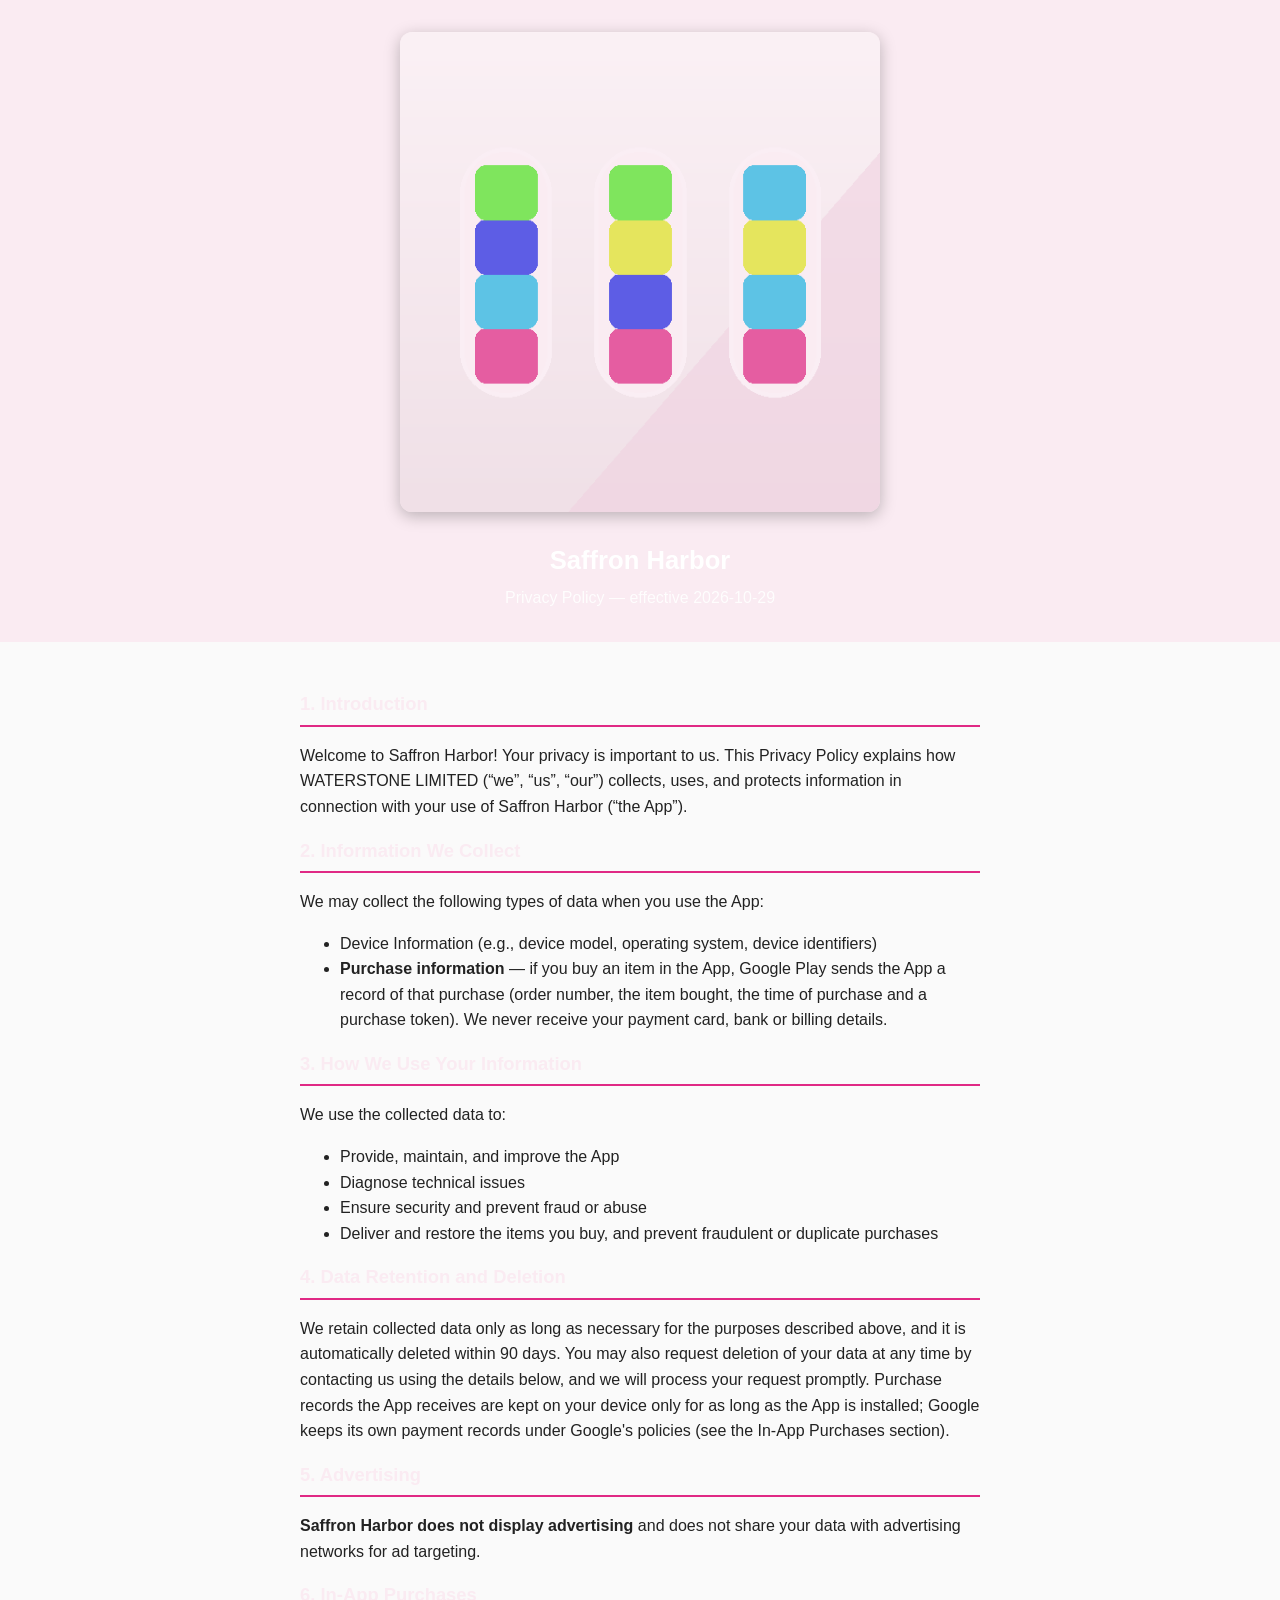
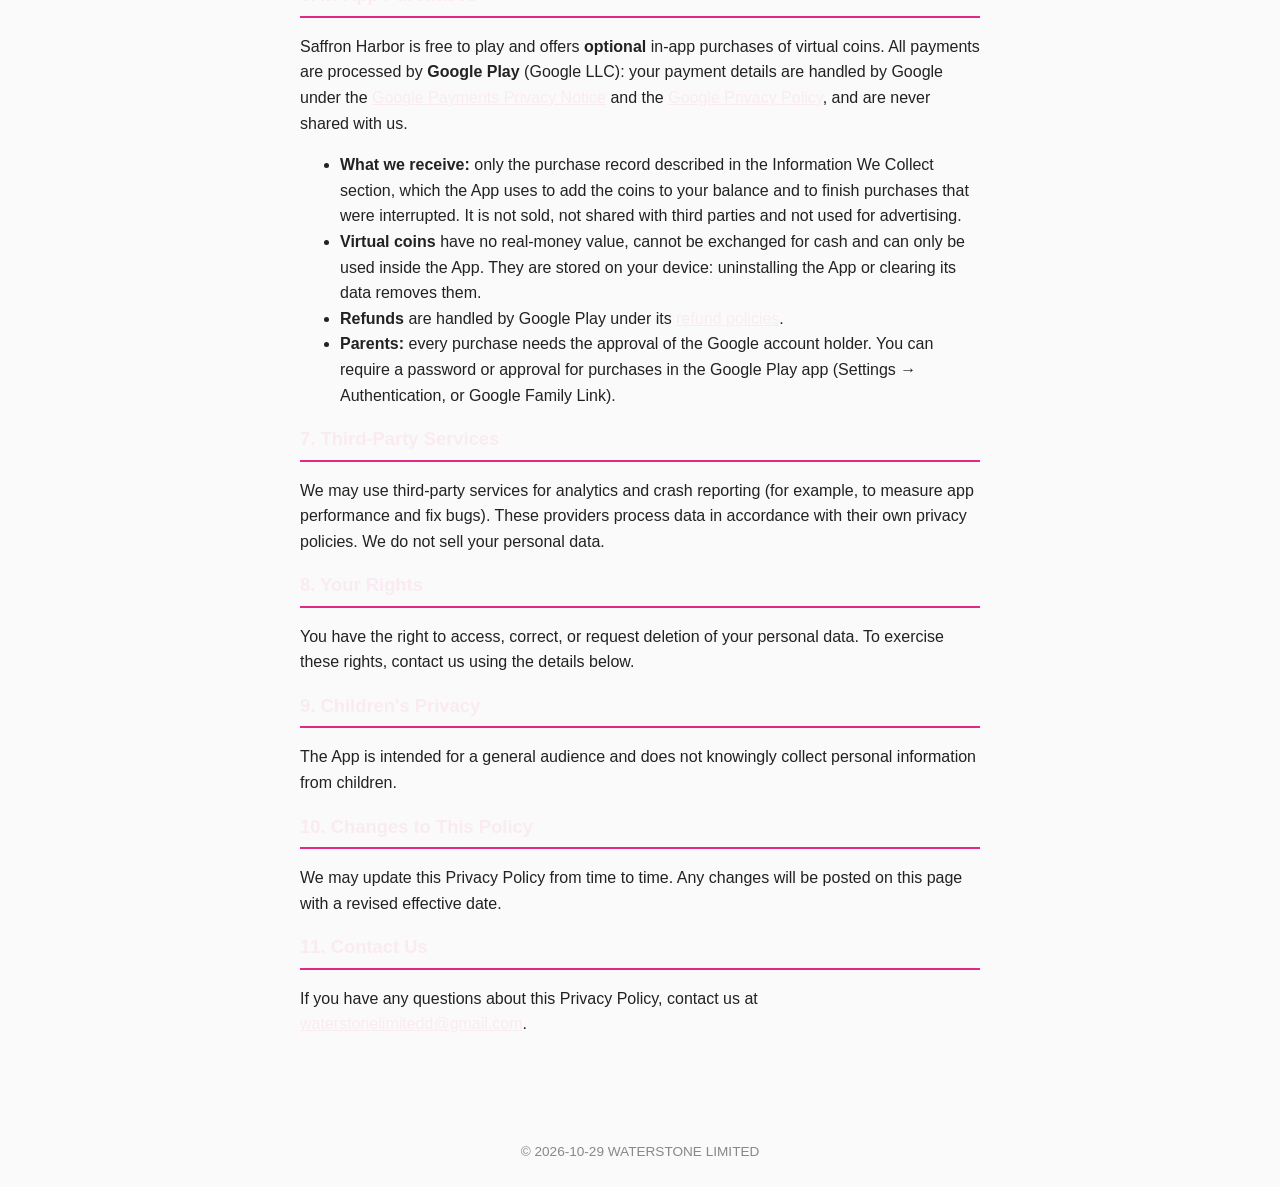
==== saffron-harbor/index.html @ 3ff446dc "feat(privacy): add saffron-harbor policy for waterstonelimitedd@gmail.com" ====
<!doctype html>
<html lang="en">
<head>
<meta charset="utf-8">
<meta name="viewport" content="width=device-width, initial-scale=1">
<title>Saffron Harbor — Privacy Policy</title>
<style>
  :root { --primary: #FAEBF2; --accent: #E02985; }
  * { box-sizing: border-box; }
  body { margin: 0; font-family: -apple-system, Segoe UI, Roboto, Helvetica, Arial, sans-serif;
         color: #222; background: #fafafa; line-height: 1.6; }
  header { background: var(--primary); padding: 32px 16px; text-align: center; color: #fff; }
  header img { max-width: 480px; width: 100%; height: auto; border-radius: 12px; box-shadow: 0 4px 16px rgba(0,0,0,0.25); }
  header h1 { margin: 20px 0 4px; font-size: 1.6rem; }
  header p { margin: 0; opacity: 0.9; }
  main { max-width: 720px; margin: 0 auto; padding: 32px 20px 64px; }
  h2 { color: var(--primary); border-bottom: 2px solid var(--accent); padding-bottom: 6px; font-size: 1.15rem; }
  a { color: var(--primary); }
  footer { text-align: center; padding: 24px; color: #888; font-size: 0.85rem; }
</style>
</head>
<body>
<header>
  <img src="banner.png" alt="Saffron Harbor banner">
  <h1>Saffron Harbor</h1>
  <p>Privacy Policy — effective 2026-10-29</p>
</header>
<main>
  <h2>1. Introduction</h2>
  <p>
    Welcome to Saffron Harbor! Your privacy is important to us. This Privacy Policy
    explains how WATERSTONE LIMITED (&ldquo;we&rdquo;, &ldquo;us&rdquo;,
    &ldquo;our&rdquo;) collects, uses, and protects information in connection with
    your use of Saffron Harbor (&ldquo;the App&rdquo;).
  </p>

  <h2>2. Information We Collect</h2>
  <p>We may collect the following types of data when you use the App:</p>
  <ul>
    <li>Device Information (e.g., device model, operating system, device identifiers)</li>
    <li><strong>Purchase information</strong> — if you buy an item in the App, Google Play sends
      the App a record of that purchase (order number, the item bought, the time of purchase and a
      purchase token). We never receive your payment card, bank or billing details.</li>
  </ul>

  <h2>3. How We Use Your Information</h2>
  <p>We use the collected data to:</p>
  <ul>
    <li>Provide, maintain, and improve the App</li>
    <li>Diagnose technical issues</li>
    <li>Ensure security and prevent fraud or abuse</li>
    <li>Deliver and restore the items you buy, and prevent fraudulent or duplicate purchases</li>
  </ul>

  <h2>4. Data Retention and Deletion</h2>
  <p>
    We retain collected data only as long as necessary for the purposes described
    above, and it is automatically deleted within 90 days. You may also request
    deletion of your data at any time by contacting us using the details below,
    and we will process your request promptly. Purchase records the App receives are kept on your device only for as
    long as the App is installed; Google keeps its own payment records under Google's policies
    (see the In-App Purchases section).
  </p>

  <h2>5. Advertising</h2>
  <p>
    <strong>Saffron Harbor does not display advertising</strong> and does not share
    your data with advertising networks for ad targeting.
  </p>
  <h2>6. In-App Purchases</h2>
  <p>
    Saffron Harbor is free to play and offers <strong>optional</strong> in-app purchases of virtual
    coins. All payments are processed by <strong>Google Play</strong> (Google LLC): your payment
    details are handled by Google under the
    <a href="https://payments.google.com/payments/apis-secure/u/0/get_legal_document?ldo=0&amp;ldt=privacynotice" target="_blank" rel="noopener">Google Payments Privacy Notice</a>
    and the <a href="https://policies.google.com/privacy" target="_blank" rel="noopener">Google Privacy Policy</a>,
    and are never shared with us.
  </p>
  <ul>
    <li><strong>What we receive:</strong> only the purchase record described in the Information We
      Collect section, which the App uses to add the coins to your balance and to finish purchases
      that were interrupted. It is not sold, not shared with third parties and not used for
      advertising.</li>
    <li><strong>Virtual coins</strong> have no real-money value, cannot be exchanged for cash and can
      only be used inside the App. They are stored on your device: uninstalling the App or clearing
      its data removes them.</li>
    <li><strong>Refunds</strong> are handled by Google Play under its
      <a href="https://support.google.com/googleplay/answer/2479637" target="_blank" rel="noopener">refund policies</a>.</li>
    <li><strong>Parents:</strong> every purchase needs the approval of the Google account holder.
      You can require a password or approval for purchases in the Google Play app
      (Settings &rarr; Authentication, or Google Family Link).</li>
  </ul>

  <h2>7. Third-Party Services</h2>
  <p>
    We may use third-party services for analytics and crash reporting (for example,
    to measure app performance and fix bugs). These providers process data in
    accordance with their own privacy policies. We do not sell your personal data.
  </p>

  <h2>8. Your Rights</h2>
  <p>
    You have the right to access, correct, or request deletion of your personal
    data. To exercise these rights, contact us using the details below.
  </p>

  <h2>9. Children's Privacy</h2>
  <p>
    The App is intended for a general audience and does not knowingly collect
    personal information from children.
  </p>

  <h2>10. Changes to This Policy</h2>
  <p>
    We may update this Privacy Policy from time to time. Any changes will be posted
    on this page with a revised effective date.
  </p>

  <h2>11. Contact Us</h2>
  <p>
    If you have any questions about this Privacy Policy, contact us at
    <a href="mailto:waterstonelimitedd@gmail.com">waterstonelimitedd@gmail.com</a>.
  </p>
</main>
<footer>
  &copy; 2026-10-29 WATERSTONE LIMITED
</footer>
</body>
</html>
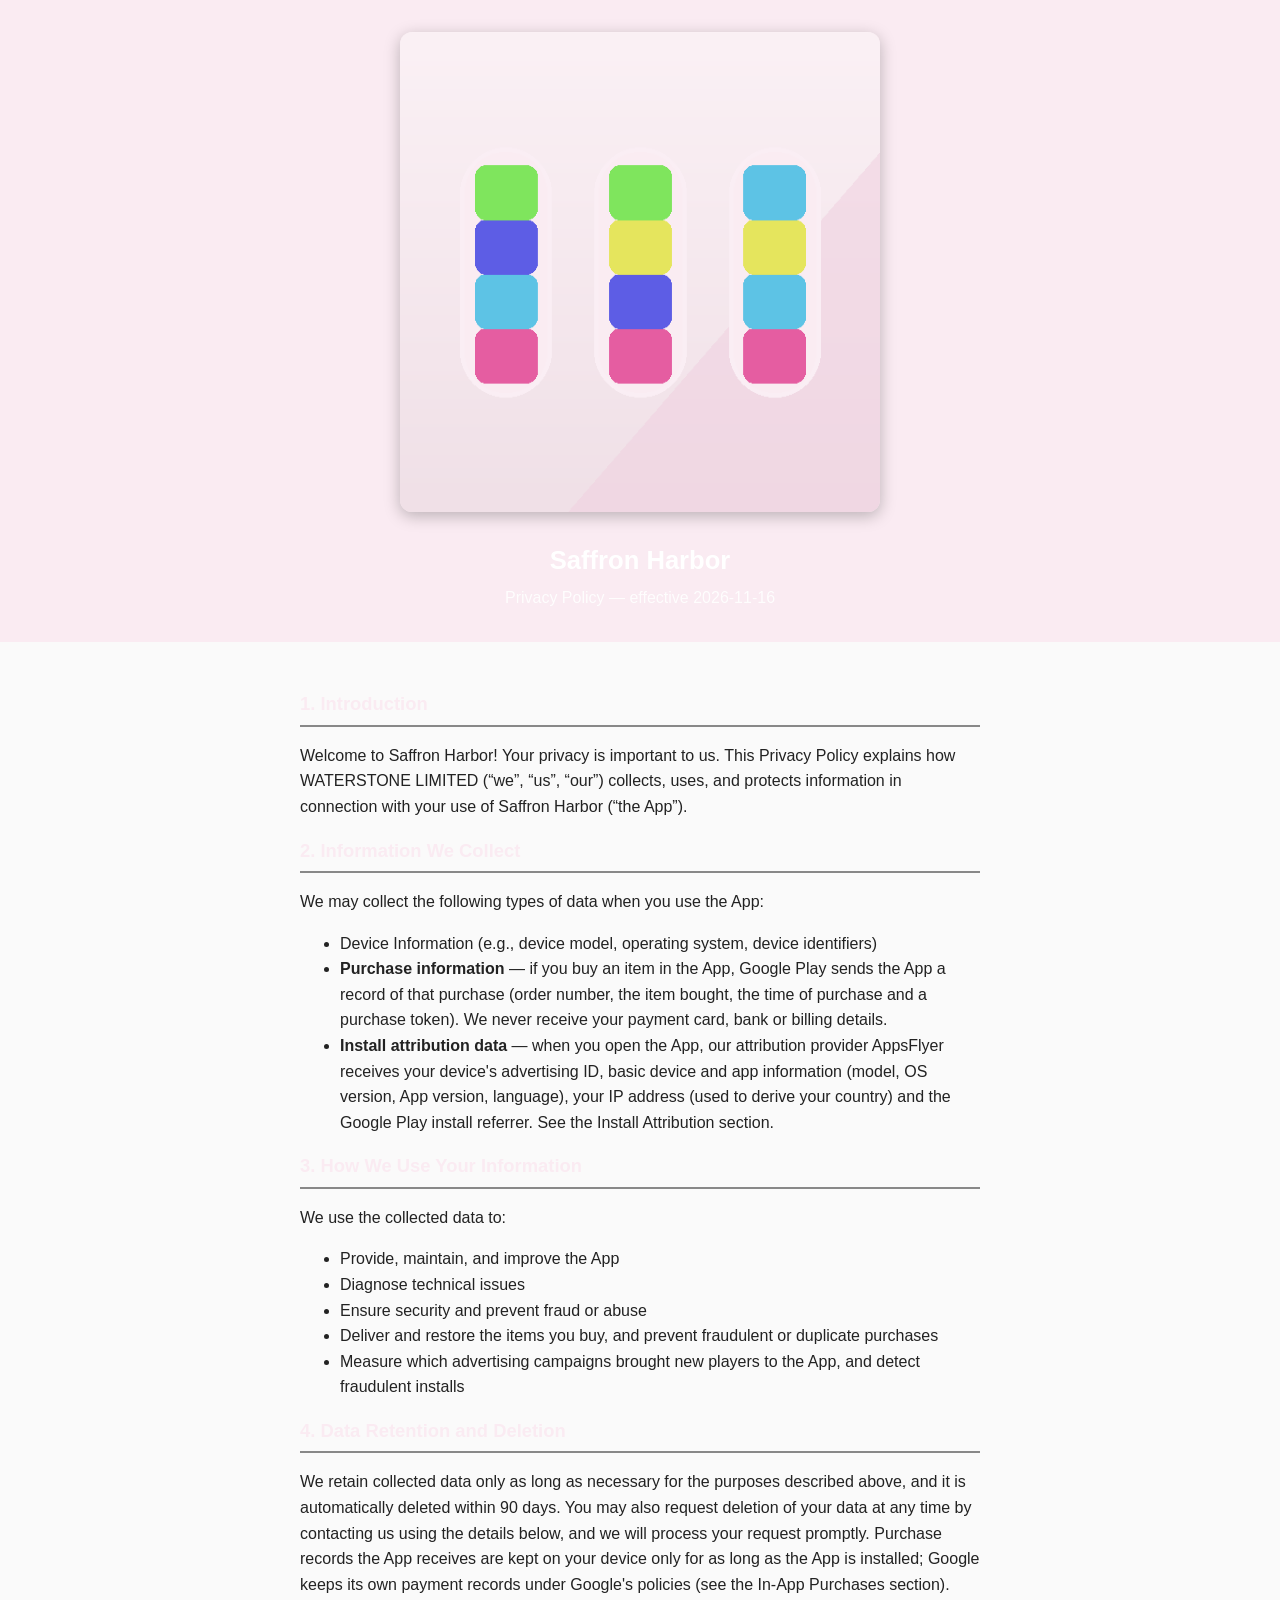
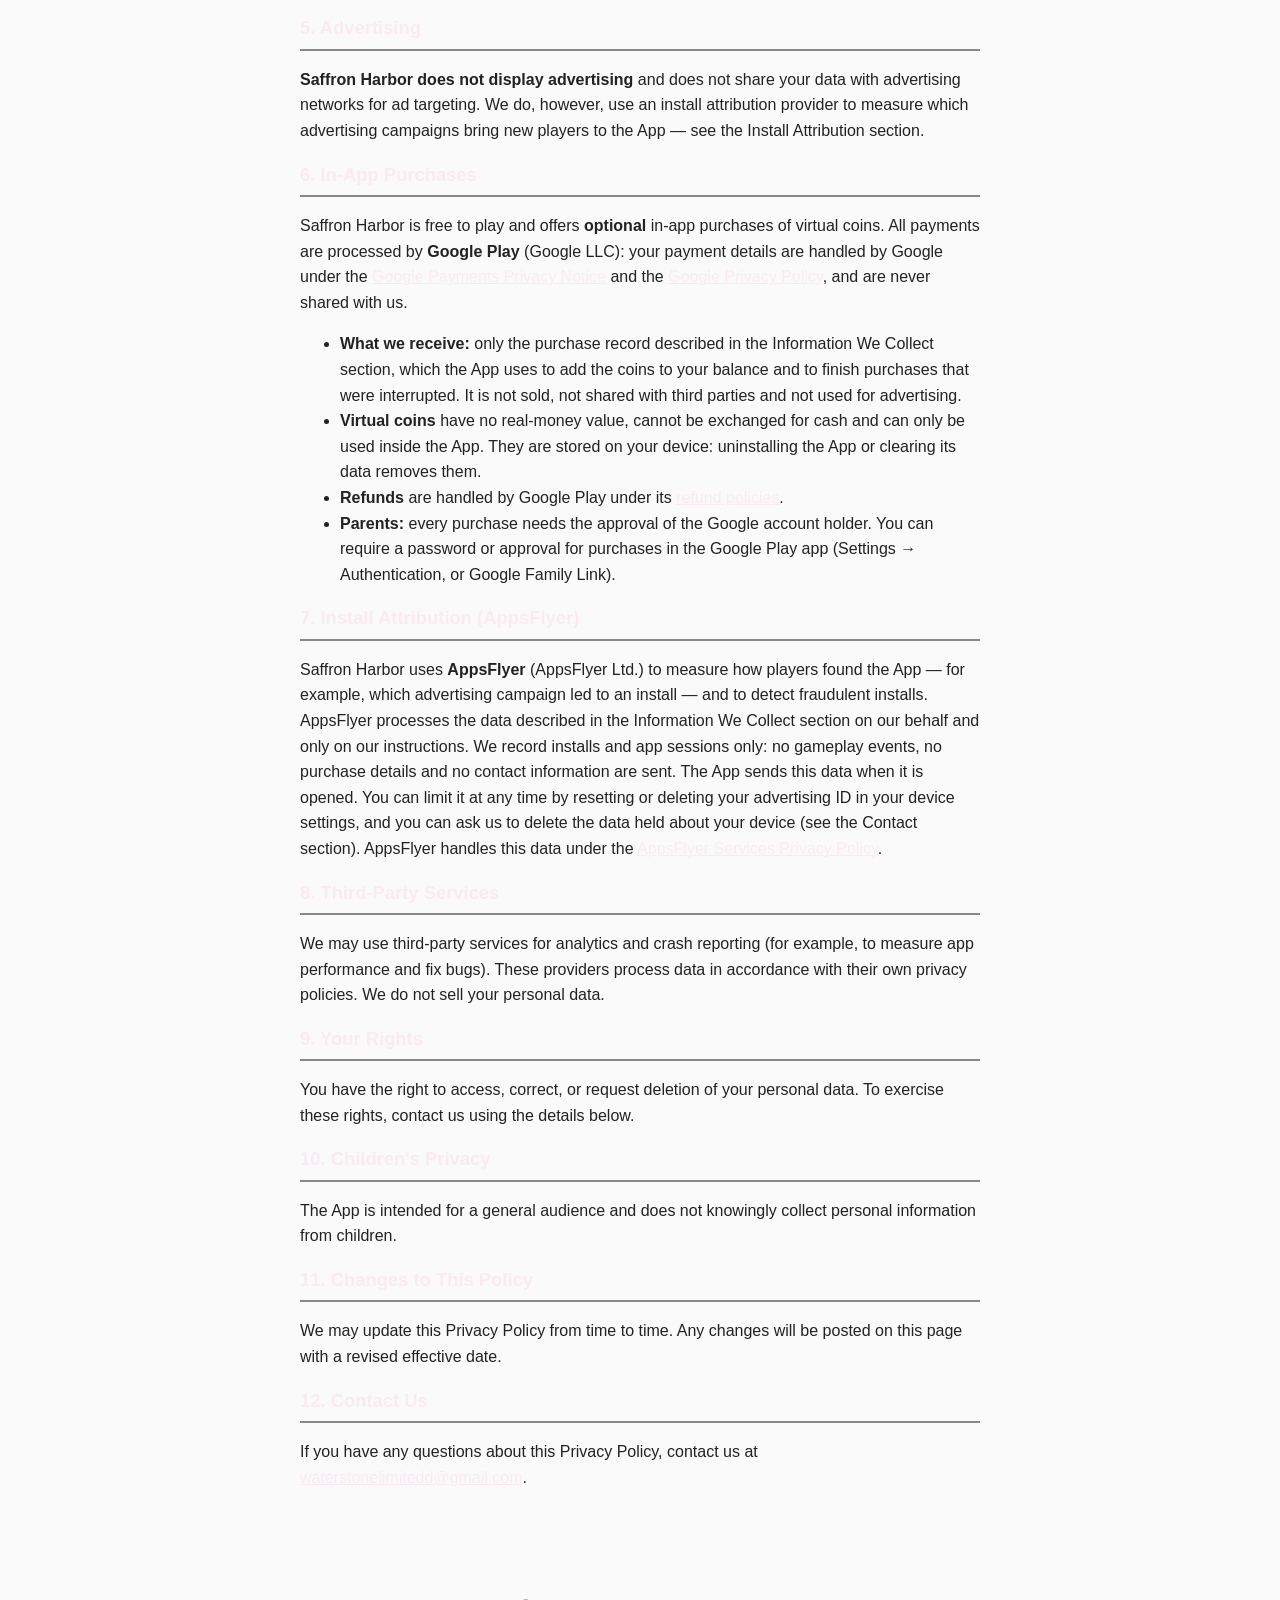
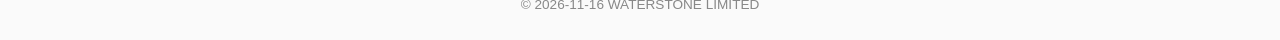
==== commit 582dbb4c: "feat(privacy): add saffron-harbor policy for waterstonelimitedd@gmail.com" ====
--- a/saffron-harbor/index.html
+++ b/saffron-harbor/index.html
@@ -5,7 +5,7 @@
 <meta name="viewport" content="width=device-width, initial-scale=1">
 <title>Saffron Harbor — Privacy Policy</title>
 <style>
-  :root { --primary: #FAEBF2; --accent: #E02985; }
+  :root { --primary: #FAEBF2; --accent: #888888; }
   * { box-sizing: border-box; }
   body { margin: 0; font-family: -apple-system, Segoe UI, Roboto, Helvetica, Arial, sans-serif;
          color: #222; background: #fafafa; line-height: 1.6; }
@@ -23,7 +23,7 @@
 <header>
   <img src="banner.png" alt="Saffron Harbor banner">
   <h1>Saffron Harbor</h1>
-  <p>Privacy Policy — effective 2026-10-29</p>
+  <p>Privacy Policy — effective 2026-11-16</p>
 </header>
 <main>
   <h2>1. Introduction</h2>
@@ -41,6 +41,10 @@
     <li><strong>Purchase information</strong> — if you buy an item in the App, Google Play sends
       the App a record of that purchase (order number, the item bought, the time of purchase and a
       purchase token). We never receive your payment card, bank or billing details.</li>
+    <li><strong>Install attribution data</strong> — when you open the App, our attribution provider
+      AppsFlyer receives your device's advertising ID, basic device and app information (model, OS
+      version, App version, language), your IP address (used to derive your country) and the Google Play
+      install referrer. See the Install Attribution section.</li>
   </ul>
 
   <h2>3. How We Use Your Information</h2>
@@ -50,6 +54,8 @@
     <li>Diagnose technical issues</li>
     <li>Ensure security and prevent fraud or abuse</li>
     <li>Deliver and restore the items you buy, and prevent fraudulent or duplicate purchases</li>
+    <li>Measure which advertising campaigns brought new players to the App, and detect fraudulent
+      installs</li>
   </ul>
 
   <h2>4. Data Retention and Deletion</h2>
@@ -65,7 +71,8 @@
   <h2>5. Advertising</h2>
   <p>
     <strong>Saffron Harbor does not display advertising</strong> and does not share
-    your data with advertising networks for ad targeting.
+    your data with advertising networks for ad targeting. We do, however, use an install attribution provider to measure which
+    advertising campaigns bring new players to the App — see the Install Attribution section.
   </p>
   <h2>6. In-App Purchases</h2>
   <p>
@@ -91,39 +98,51 @@
       (Settings &rarr; Authentication, or Google Family Link).</li>
   </ul>
 
-  <h2>7. Third-Party Services</h2>
+  <h2>7. Install Attribution (AppsFlyer)</h2>
+  <p>
+    Saffron Harbor uses <strong>AppsFlyer</strong> (AppsFlyer Ltd.) to measure how players found the App —
+    for example, which advertising campaign led to an install — and to detect fraudulent installs.
+    AppsFlyer processes the data described in the Information We Collect section on our behalf and
+    only on our instructions. We record installs and app sessions only: no gameplay events, no
+    purchase details and no contact information are sent. The App sends this data when it is opened. You can limit it at any time by
+    resetting or deleting your advertising ID in your device settings, and you can ask us to delete
+    the data held about your device (see the Contact section). AppsFlyer handles this data under the
+    <a href="https://www.appsflyer.com/legal/services-privacy-policy/" target="_blank" rel="noopener">AppsFlyer Services Privacy Policy</a>.
+  </p>
+
+  <h2>8. Third-Party Services</h2>
   <p>
     We may use third-party services for analytics and crash reporting (for example,
     to measure app performance and fix bugs). These providers process data in
     accordance with their own privacy policies. We do not sell your personal data.
   </p>
 
-  <h2>8. Your Rights</h2>
+  <h2>9. Your Rights</h2>
   <p>
     You have the right to access, correct, or request deletion of your personal
     data. To exercise these rights, contact us using the details below.
   </p>
 
-  <h2>9. Children's Privacy</h2>
+  <h2>10. Children's Privacy</h2>
   <p>
     The App is intended for a general audience and does not knowingly collect
     personal information from children.
   </p>
 
-  <h2>10. Changes to This Policy</h2>
+  <h2>11. Changes to This Policy</h2>
   <p>
     We may update this Privacy Policy from time to time. Any changes will be posted
     on this page with a revised effective date.
   </p>
 
-  <h2>11. Contact Us</h2>
+  <h2>12. Contact Us</h2>
   <p>
     If you have any questions about this Privacy Policy, contact us at
     <a href="mailto:waterstonelimitedd@gmail.com">waterstonelimitedd@gmail.com</a>.
   </p>
 </main>
 <footer>
-  &copy; 2026-10-29 WATERSTONE LIMITED
+  &copy; 2026-11-16 WATERSTONE LIMITED
 </footer>
 </body>
 </html>
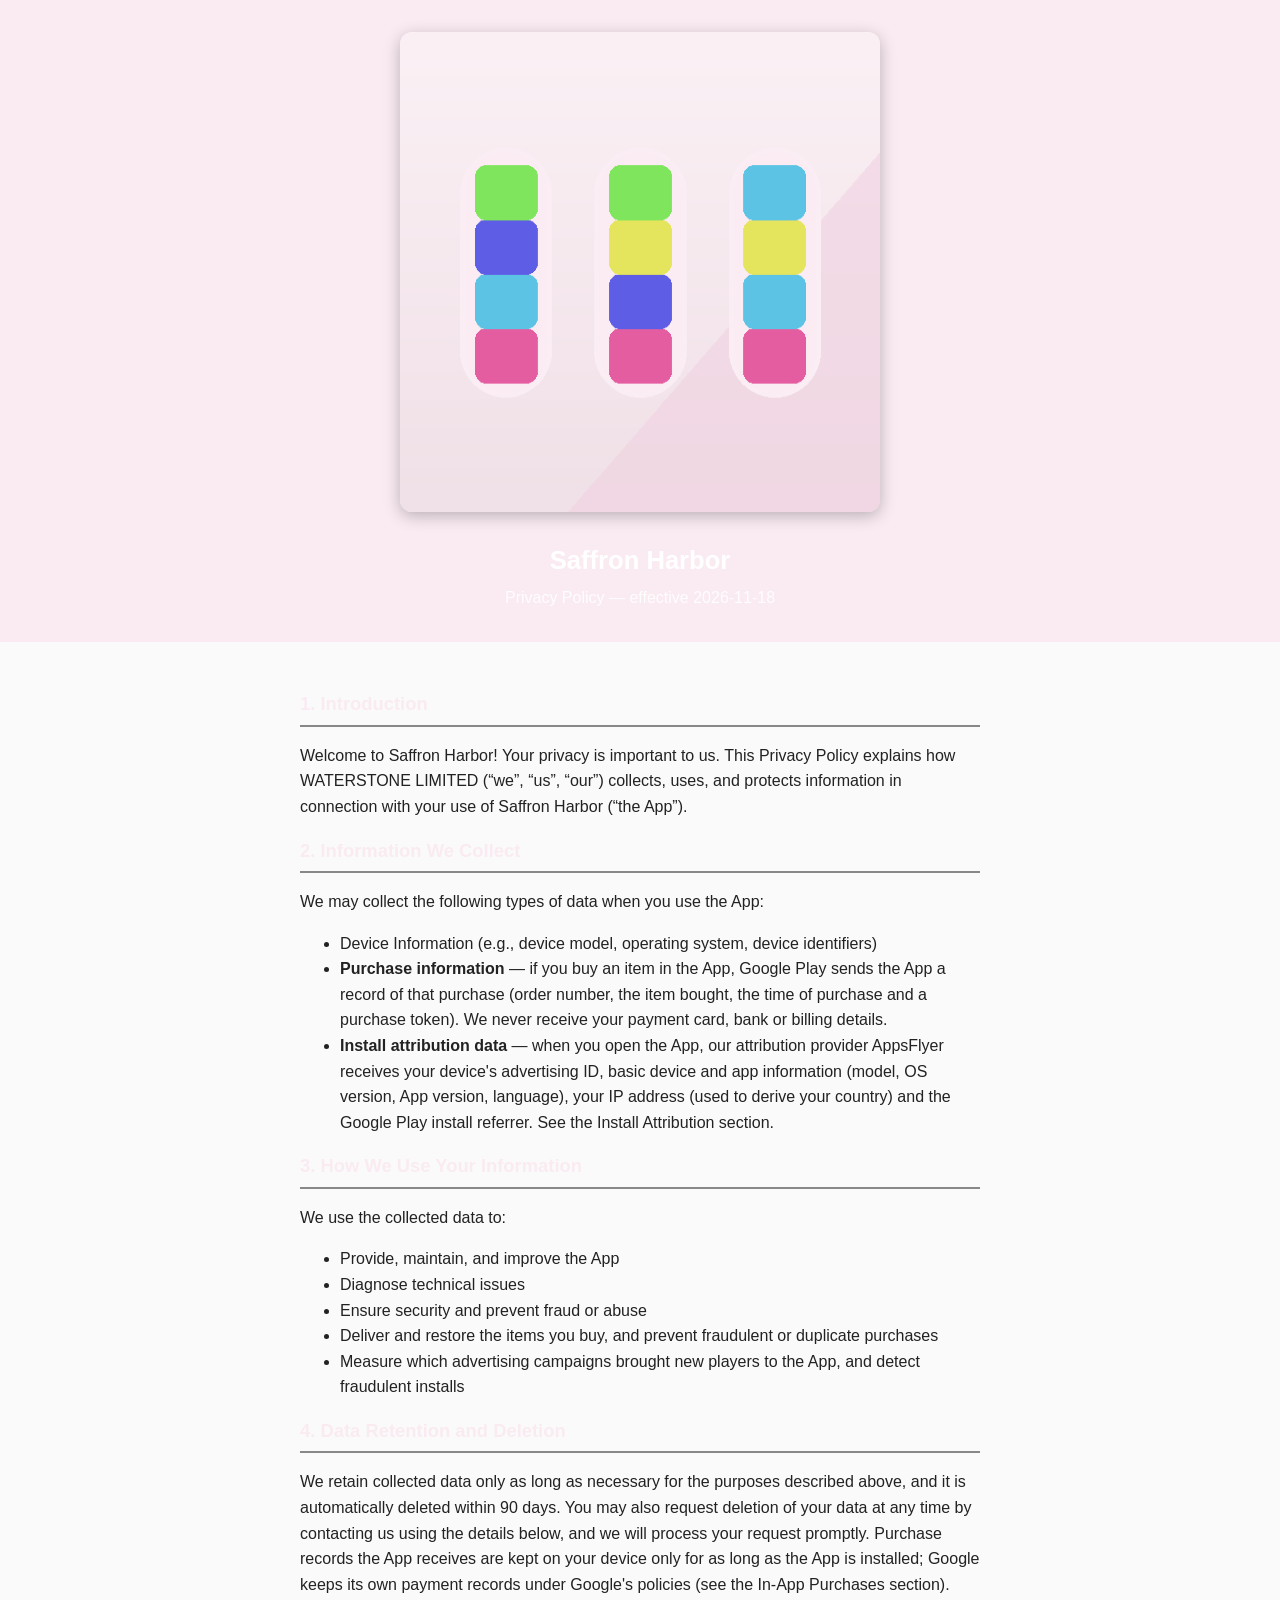
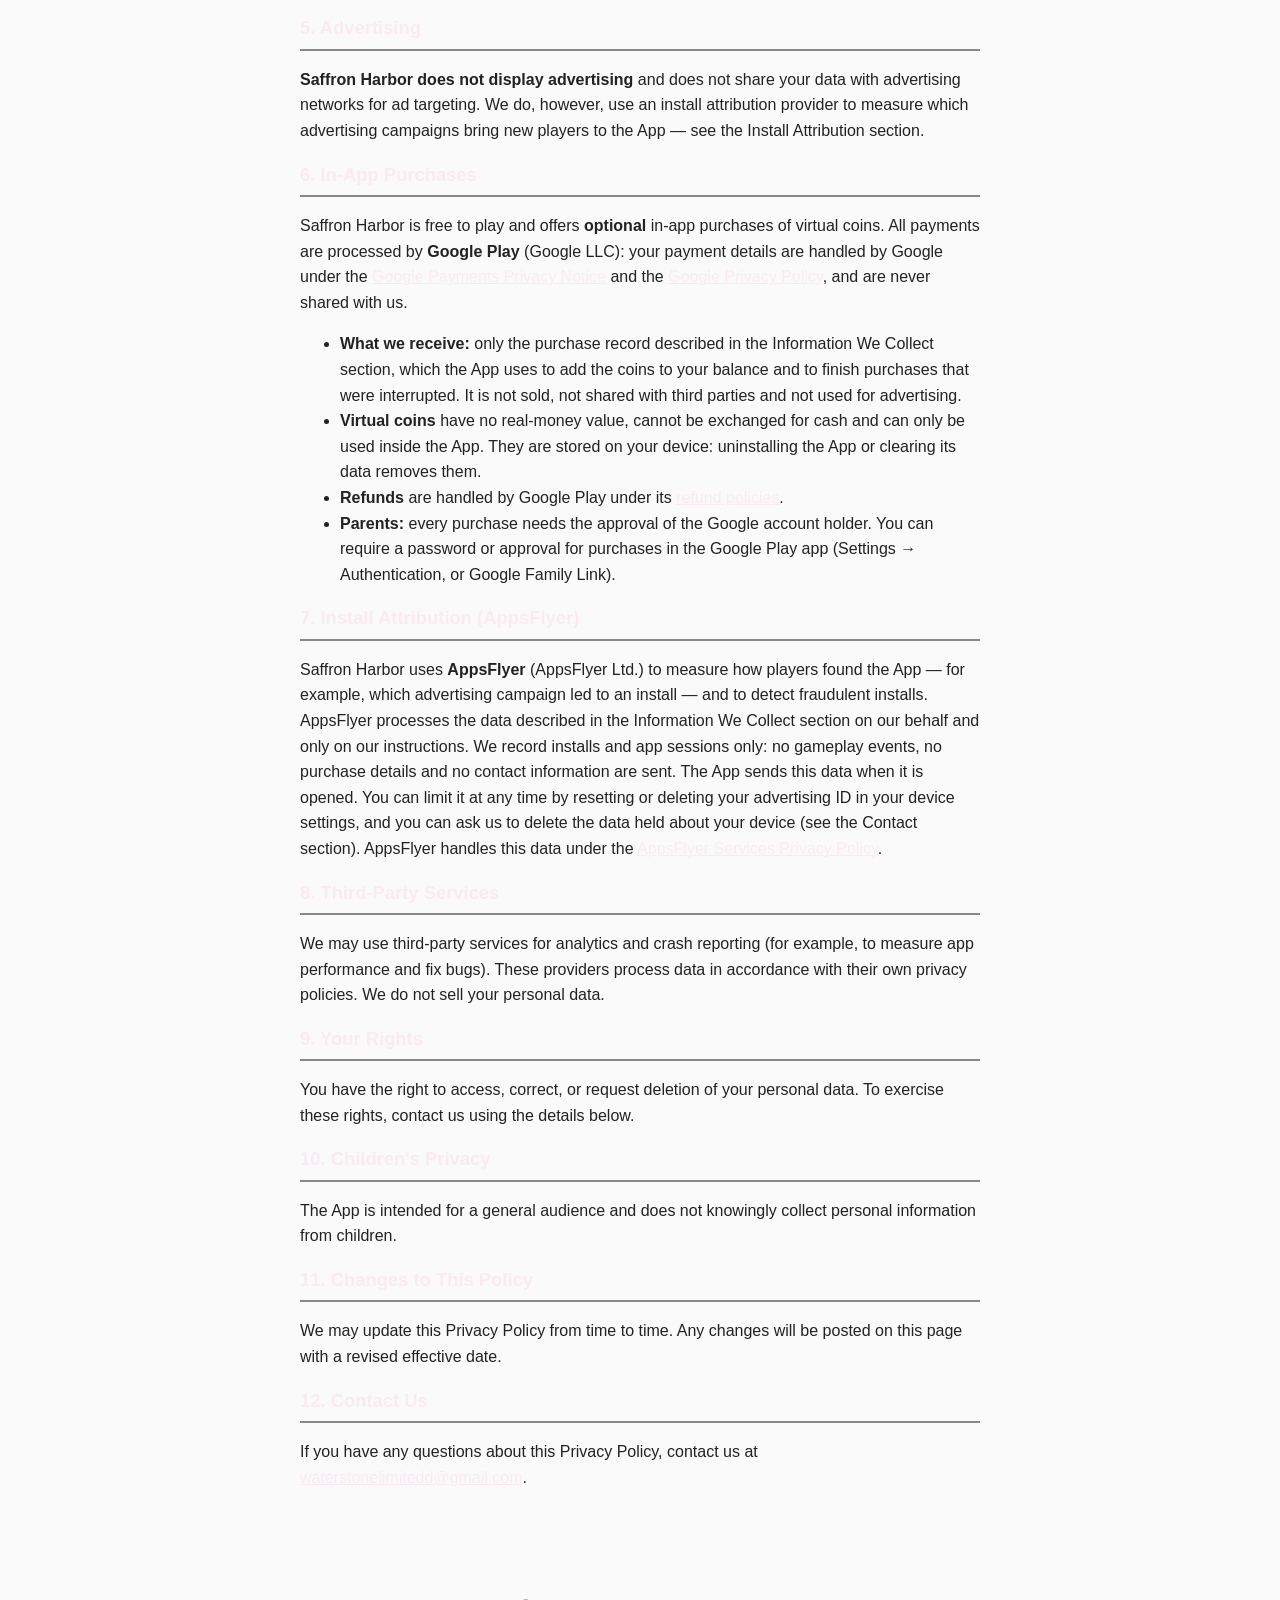
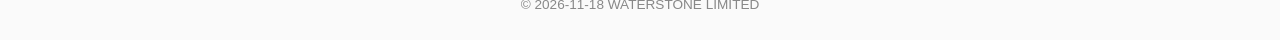
==== commit 429c485b: "feat(privacy): add saffron-harbor policy for waterstonelimitedd@gmail.com" ====
--- a/saffron-harbor/index.html
+++ b/saffron-harbor/index.html
@@ -23,7 +23,7 @@
 <header>
   <img src="banner.png" alt="Saffron Harbor banner">
   <h1>Saffron Harbor</h1>
-  <p>Privacy Policy — effective 2026-11-16</p>
+  <p>Privacy Policy — effective 2026-11-18</p>
 </header>
 <main>
   <h2>1. Introduction</h2>
@@ -142,7 +142,7 @@
   </p>
 </main>
 <footer>
-  &copy; 2026-11-16 WATERSTONE LIMITED
+  &copy; 2026-11-18 WATERSTONE LIMITED
 </footer>
 </body>
 </html>
